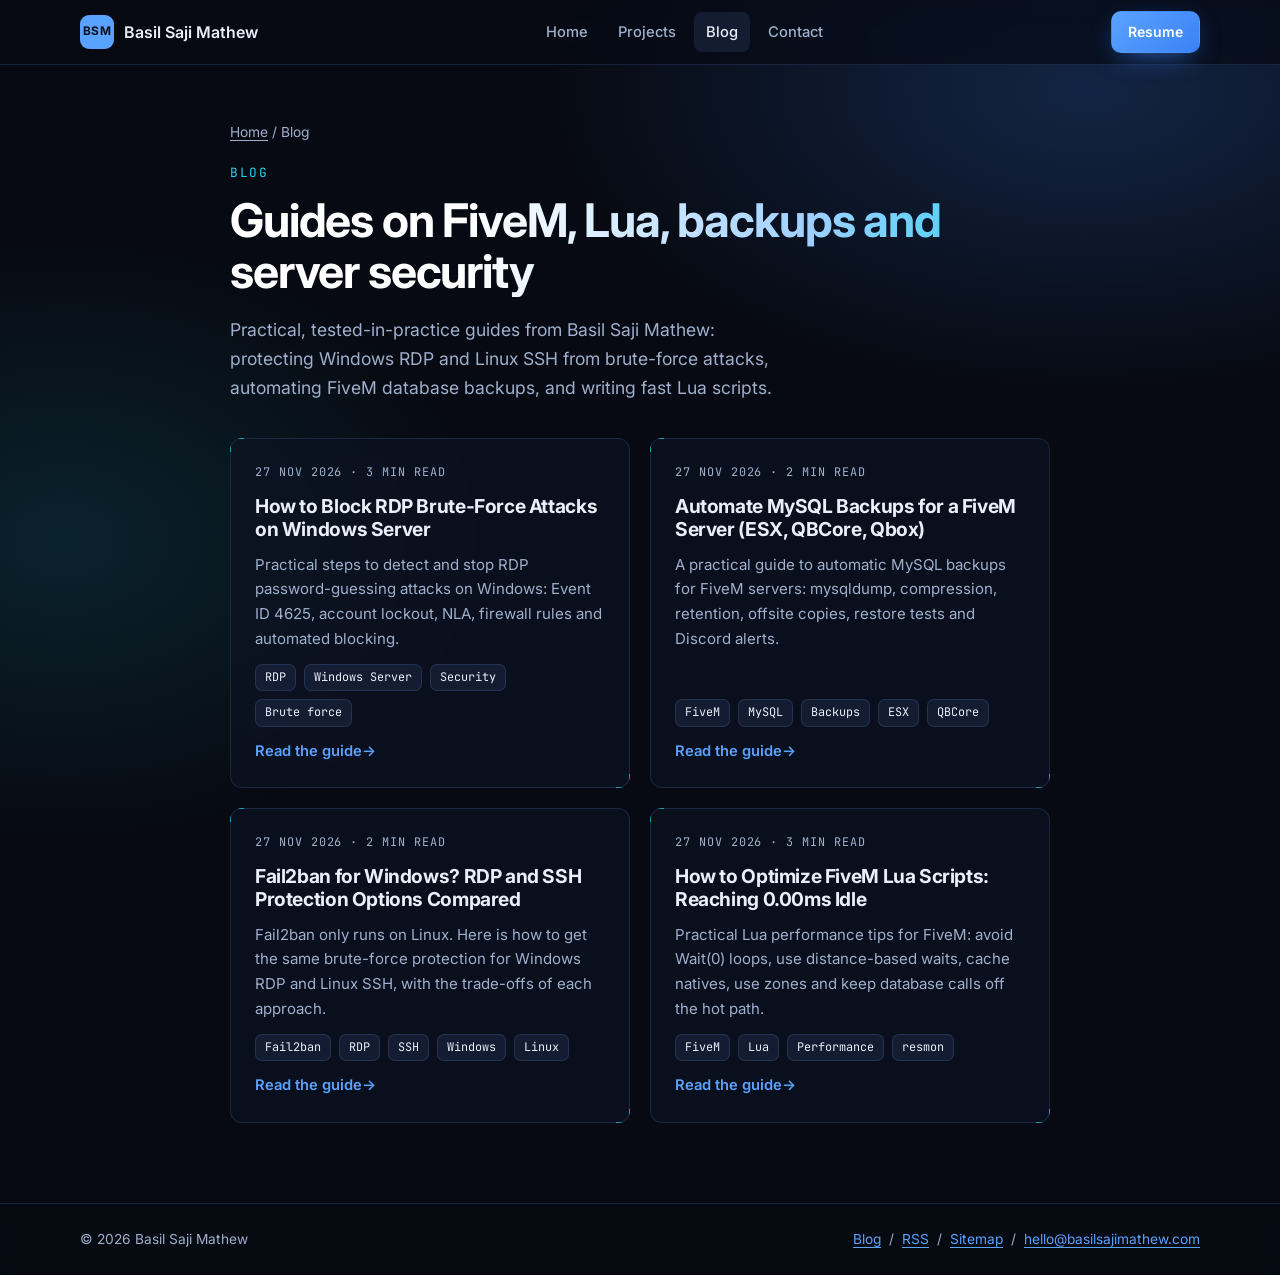
==== blog/index.html @ 5507c0e1 "Add blog, SEO metadata and structured data, services, languages, UAE location" ====
<!doctype html>
<html lang="en" data-theme="dark" class="lite">
<head>
<meta charset="utf-8">
<meta name="viewport" content="width=device-width, initial-scale=1">
<meta name="theme-color" content="#070a12">
<meta name="robots" content="index,follow,max-image-preview:large,max-snippet:-1">
<meta name="author" content="Basil Saji Mathew">
<link rel="icon" href="/assets/favicon.svg" type="image/svg+xml">
<link rel="alternate" type="application/rss+xml" title="Basil Saji Mathew: blog" href="/feed.xml">
<link rel="preconnect" href="https://fonts.googleapis.com">
<link rel="preconnect" href="https://fonts.gstatic.com" crossorigin>
<link href="https://fonts.googleapis.com/css2?family=Inter:wght@400;500;600;700&family=JetBrains+Mono:wght@400;500&display=swap" rel="stylesheet">
<link rel="stylesheet" href="/style.css">
<title>Blog: FiveM, Lua, RDP and Server Security Guides</title>
<meta name="description" content="Guides on FiveM Lua performance, automatic MySQL backups, blocking RDP brute-force attacks and fail2ban alternatives for Windows, by Basil Saji Mathew.">
<link rel="canonical" href="https://basilsajimathew.com/blog/">
<meta property="og:site_name" content="Basil Saji Mathew">
<meta property="og:locale" content="en_IN">
<meta property="og:title" content="Blog: FiveM, Lua, RDP and Server Security Guides">
<meta property="og:description" content="Guides on FiveM Lua performance, automatic MySQL backups, blocking RDP brute-force attacks and fail2ban alternatives for Windows, by Basil Saji Mathew.">
<meta property="og:type" content="website">
<meta property="og:url" content="https://basilsajimathew.com/blog/">
<meta property="og:image" content="https://basilsajimathew.com/assets/og.png">
<meta property="og:image:alt" content="Basil Saji Mathew, Lua and FiveM developer, backend and security automation">
<meta name="twitter:card" content="summary_large_image">
<meta name="twitter:title" content="Blog: FiveM, Lua, RDP and Server Security Guides">
<meta name="twitter:description" content="Guides on FiveM Lua performance, automatic MySQL backups, blocking RDP brute-force attacks and fail2ban alternatives for Windows, by Basil Saji Mathew.">
<meta name="twitter:image" content="https://basilsajimathew.com/assets/og.png">
<script type="application/ld+json">{"@context": "https://schema.org", "@graph": [{"@type": "Blog", "name": "Basil Saji Mathew: guides on FiveM, Lua and server security", "url": "https://basilsajimathew.com/blog/", "inLanguage": "en", "author": {"@type": "Person", "@id": "https://basilsajimathew.com/#person", "name": "Basil Saji Mathew", "url": "https://basilsajimathew.com/"}, "blogPost": [{"@type": "BlogPosting", "headline": "How to Block RDP Brute-Force Attacks on Windows Server (Step by Step)", "url": "https://basilsajimathew.com/blog/block-rdp-brute-force-attacks-windows/", "datePublished": "2026-11-27"}, {"@type": "BlogPosting", "headline": "How to Automate MySQL Backups for a FiveM Server (ESX, QBCore, Qbox)", "url": "https://basilsajimathew.com/blog/automate-mysql-backups-fivem-server/", "datePublished": "2026-11-27"}, {"@type": "BlogPosting", "headline": "Fail2ban for Windows? RDP and SSH Protection Options Compared", "url": "https://basilsajimathew.com/blog/fail2ban-alternative-windows-rdp-ssh/", "datePublished": "2026-11-27"}, {"@type": "BlogPosting", "headline": "How to Optimize FiveM Lua Scripts and Reach 0.00ms Idle", "url": "https://basilsajimathew.com/blog/optimize-fivem-lua-scripts-low-resmon/", "datePublished": "2026-11-27"}]}, {"@type": "BreadcrumbList", "itemListElement": [{"@type": "ListItem", "position": 1, "name": "Home", "item": "https://basilsajimathew.com/"}, {"@type": "ListItem", "position": 2, "name": "Blog", "item": "https://basilsajimathew.com/blog/"}]}]}</script>
</head>
<body>
<a class="skip" href="#main">Skip to content</a>
<header class="header"><div class="wrap bar">
  <a class="brand" href="/" aria-label="Basil Saji Mathew, home"><span class="mark">BSM</span><span class="brand-name">Basil Saji Mathew</span></a>
  <nav class="nav" aria-label="Primary"><a href="/">Home</a><a href="/#projects">Projects</a><a href="/blog/" class="active">Blog</a><a href="/#contact">Contact</a></nav>
  <div class="actions"><a class="btn btn-sm" href="/Basil_Saji_Mathew_CV.pdf" download>Resume</a></div>
</div></header>
<main id="main"><div class="wrap article">
<nav class="crumbs" aria-label="Breadcrumb"><a href="/">Home</a> / <span>Blog</span></nav>
<p class="kicker">Blog</p>
<h1>Guides on FiveM, Lua, backups and server security</h1>
<p class="lead">Practical, tested-in-practice guides from Basil Saji Mathew: protecting Windows RDP and Linux SSH from brute-force attacks, automating FiveM database backups, and writing fast Lua scripts.</p>
<div class="cards blog-cards"><article class="card"><p class="meta">27 Nov 2026 &middot; 3 min read</p><h2><a href="/blog/block-rdp-brute-force-attacks-windows/">How to Block RDP Brute-Force Attacks on Windows Server</a></h2><p>Practical steps to detect and stop RDP password-guessing attacks on Windows: Event ID 4625, account lockout, NLA, firewall rules and automated blocking.</p><ul class="tags sm"><li>RDP</li><li>Windows Server</li><li>Security</li><li>Brute force</li></ul><a class="link" href="/blog/block-rdp-brute-force-attacks-windows/">Read the guide</a></article><article class="card"><p class="meta">27 Nov 2026 &middot; 2 min read</p><h2><a href="/blog/automate-mysql-backups-fivem-server/">Automate MySQL Backups for a FiveM Server (ESX, QBCore, Qbox)</a></h2><p>A practical guide to automatic MySQL backups for FiveM servers: mysqldump, compression, retention, offsite copies, restore tests and Discord alerts.</p><ul class="tags sm"><li>FiveM</li><li>MySQL</li><li>Backups</li><li>ESX</li><li>QBCore</li></ul><a class="link" href="/blog/automate-mysql-backups-fivem-server/">Read the guide</a></article><article class="card"><p class="meta">27 Nov 2026 &middot; 2 min read</p><h2><a href="/blog/fail2ban-alternative-windows-rdp-ssh/">Fail2ban for Windows? RDP and SSH Protection Options Compared</a></h2><p>Fail2ban only runs on Linux. Here is how to get the same brute-force protection for Windows RDP and Linux SSH, with the trade-offs of each approach.</p><ul class="tags sm"><li>Fail2ban</li><li>RDP</li><li>SSH</li><li>Windows</li><li>Linux</li></ul><a class="link" href="/blog/fail2ban-alternative-windows-rdp-ssh/">Read the guide</a></article><article class="card"><p class="meta">27 Nov 2026 &middot; 3 min read</p><h2><a href="/blog/optimize-fivem-lua-scripts-low-resmon/">How to Optimize FiveM Lua Scripts: Reaching 0.00ms Idle</a></h2><p>Practical Lua performance tips for FiveM: avoid Wait(0) loops, use distance-based waits, cache natives, use zones and keep database calls off the hot path.</p><ul class="tags sm"><li>FiveM</li><li>Lua</li><li>Performance</li><li>resmon</li></ul><a class="link" href="/blog/optimize-fivem-lua-scripts-low-resmon/">Read the guide</a></article></div>
</div></main>
<footer class="footer"><div class="wrap foot">
<span>&copy; 2026 Basil Saji Mathew</span>
<span><a href="/blog/">Blog</a> &nbsp;/&nbsp; <a href="/feed.xml">RSS</a> &nbsp;/&nbsp; <a href="/sitemap.xml">Sitemap</a> &nbsp;/&nbsp; <a href="mailto:hello@basilsajimathew.com">hello@basilsajimathew.com</a></span>
</div></footer>
</body>
</html>
---- style.css ----
:root{
  --bg:#0f1115; --surface:#161a22; --surface2:#1b2029; --border:#262c38;
  --text:#e8eaf0; --muted:#98a1b3; --accent:#4f8cff; --accent-ink:#ffffff; --accent-soft:rgba(79,140,255,.14);
  --net:rgba(79,140,255,.55);
  --font:'Inter',system-ui,-apple-system,'Segoe UI',Roboto,sans-serif; --mono:'JetBrains Mono',ui-monospace,Consolas,monospace;
  --radius:12px; --shadow:0 1px 2px rgba(0,0,0,.4),0 8px 24px -12px rgba(0,0,0,.6);
}
[data-theme="light"]{
  --bg:#ffffff; --surface:#f6f7f9; --surface2:#eef0f4; --border:#dfe3ea;
  --text:#14171f; --muted:#565f70; --accent:#1d5fe0; --accent-ink:#ffffff; --accent-soft:rgba(29,95,224,.1);
  --net:rgba(29,95,224,.4);
  --shadow:0 1px 2px rgba(16,24,40,.06),0 8px 24px -14px rgba(16,24,40,.18);
}
*{box-sizing:border-box;margin:0;padding:0}
html{scroll-behavior:smooth;scroll-padding-top:76px;-webkit-text-size-adjust:100%}
body{background:var(--bg);color:var(--text);font-family:var(--font);font-size:16px;line-height:1.65;-webkit-font-smoothing:antialiased;transition:background .25s,color .25s}
a{color:var(--accent);text-underline-offset:3px}
a:hover{text-decoration-thickness:2px}
:focus-visible{outline:2px solid var(--accent);outline-offset:3px;border-radius:4px}
.skip{position:absolute;left:-999px;top:8px;background:var(--accent);color:var(--accent-ink);padding:8px 14px;border-radius:8px;z-index:100}
.skip:focus{left:8px}
.wrap{width:min(1120px,100% - 40px);margin-inline:auto}

/* header */
.header{position:sticky;top:0;z-index:50;background:color-mix(in srgb,var(--bg) 88%,transparent);backdrop-filter:saturate(1.4) blur(12px);border-bottom:1px solid var(--border)}
.bar{display:flex;align-items:center;justify-content:space-between;gap:16px;height:64px}
.brand{display:flex;align-items:center;gap:10px;text-decoration:none;color:var(--text);font-weight:600}
.mark{display:grid;place-items:center;width:34px;height:34px;border-radius:9px;background:var(--accent);color:var(--accent-ink);font-size:.74rem;font-weight:700;letter-spacing:.04em}
.nav{display:flex;gap:6px}
.nav a{color:var(--muted);text-decoration:none;font-size:.92rem;font-weight:500;padding:8px 12px;border-radius:8px;transition:color .15s,background .15s}
.nav a:hover,.nav a.active{color:var(--text);background:var(--surface2)}
.actions{display:flex;align-items:center;gap:10px}
.icon-btn{width:38px;height:38px;border-radius:9px;border:1px solid var(--border);background:var(--surface);color:var(--text);display:grid;place-items:center;cursor:pointer;transition:background .15s}
.icon-btn:hover{background:var(--surface2)}
.icon-btn svg{width:18px;height:18px;fill:none;stroke:currentColor;stroke-width:2;stroke-linecap:round;stroke-linejoin:round}
[data-theme="dark"] .i-sun,[data-theme="light"] .i-moon{display:none}
.btn{display:inline-flex;align-items:center;justify-content:center;gap:8px;padding:12px 22px;border-radius:10px;background:var(--accent);color:var(--accent-ink);font-weight:600;font-size:.95rem;text-decoration:none;border:1px solid var(--accent);transition:transform .15s,filter .15s}
.btn:hover{filter:brightness(1.08);transform:translateY(-1px);text-decoration:none}
.btn-sm{padding:8px 16px;font-size:.88rem}
.btn-ghost{background:transparent;color:var(--text);border-color:var(--border)}
.btn-ghost:hover{background:var(--surface2);filter:none}

/* hero */
.hero{position:relative;overflow:hidden;padding:clamp(72px,12vw,150px) 0 clamp(56px,8vw,96px);border-bottom:1px solid var(--border)}
#net{position:absolute;inset:0;width:100%;height:100%;opacity:.9;pointer-events:none;
  -webkit-mask-image:linear-gradient(90deg,transparent 0%,#000 55%);mask-image:linear-gradient(90deg,transparent 0%,#000 55%)}
.hero-inner{position:relative}
.eyebrow{font-family:var(--mono);font-size:.82rem;color:var(--accent);margin-bottom:18px;letter-spacing:.02em}
h1{font-size:clamp(2.2rem,5.2vw,4rem);line-height:1.1;font-weight:700;letter-spacing:-.025em;max-width:16ch}
.sub{margin-top:22px;max-width:56ch;font-size:clamp(1.02rem,1.5vw,1.2rem);color:var(--muted)}
.cta{display:flex;flex-wrap:wrap;gap:12px;margin-top:32px}
.facts{display:grid;grid-template-columns:repeat(4,1fr);gap:0;margin-top:clamp(40px,6vw,72px);border:1px solid var(--border);border-radius:var(--radius);background:var(--surface);overflow:hidden}
.facts div{padding:20px 22px;border-right:1px solid var(--border)}
.facts div:last-child{border-right:0}
.facts dt{font-size:1.7rem;font-weight:700;letter-spacing:-.02em}
.facts dd{font-size:.84rem;color:var(--muted);margin-top:2px}

/* sections */
.section{padding:clamp(64px,9vw,112px) 0}
.section.alt{background:var(--surface);border-block:1px solid var(--border)}
.kicker{font-family:var(--mono);font-size:.8rem;color:var(--accent);text-transform:uppercase;letter-spacing:.12em;margin-bottom:12px}
h2{font-size:clamp(1.7rem,3.4vw,2.5rem);line-height:1.2;font-weight:700;letter-spacing:-.02em;max-width:22ch}
h3{font-size:1.1rem;font-weight:600}
.two{display:grid;grid-template-columns:1fr 1.15fr;gap:clamp(28px,6vw,80px);align-items:start}
.prose p{color:var(--muted);margin-bottom:16px;max-width:62ch}
.prose p:last-child{margin-bottom:0}
.grid3{display:grid;grid-template-columns:repeat(3,1fr);gap:20px;margin-top:36px}
.panel{background:var(--bg);border:1px solid var(--border);border-radius:var(--radius);padding:24px;box-shadow:var(--shadow)}
.panel h3{margin-bottom:14px}
.note{color:var(--muted);font-size:.9rem;margin-top:16px}
.tags{list-style:none;display:flex;flex-wrap:wrap;gap:8px}
.tags li{font-family:var(--mono);font-size:.8rem;padding:5px 11px;border-radius:7px;background:var(--surface2);border:1px solid var(--border);color:var(--text)}
.tags li.strong{background:var(--accent-soft);border-color:var(--accent);color:var(--accent);font-weight:500}
.tags.sm li{font-size:.74rem;padding:3px 9px}

.cards{display:grid;grid-template-columns:repeat(3,1fr);gap:20px;margin-top:36px}
.card{display:flex;flex-direction:column;gap:12px;background:var(--surface);border:1px solid var(--border);border-radius:var(--radius);padding:24px;transition:transform .2s,border-color .2s,box-shadow .2s}
.card:hover{transform:translateY(-3px);border-color:var(--accent);box-shadow:var(--shadow)}
.meta{font-family:var(--mono);font-size:.74rem;color:var(--muted);text-transform:uppercase;letter-spacing:.08em}
.card p:not(.meta){color:var(--muted);font-size:.94rem;flex:1}
.link{font-weight:600;font-size:.92rem;text-decoration:none;align-self:flex-start}
.link::after{content:" \2192";display:inline-block;transition:transform .15s}
.link:hover::after{transform:translateX(3px)}
.link:hover{text-decoration:none}

.timeline{list-style:none;margin-top:36px;border-left:2px solid var(--border);margin-left:6px}
.timeline li{position:relative;display:grid;grid-template-columns:150px 1fr;gap:20px;padding:0 0 32px 28px}
.timeline li:last-child{padding-bottom:0}
.timeline li::before{content:"";position:absolute;left:-7px;top:7px;width:12px;height:12px;border-radius:50%;background:var(--accent);border:2px solid var(--bg)}
.alt .timeline li::before{border-color:var(--surface)}
.when{font-family:var(--mono);font-size:.82rem;color:var(--muted);padding-top:3px}
.timeline p{color:var(--muted);margin-top:4px;max-width:66ch;font-size:.95rem}

.contact{text-align:left}
.lead{margin-top:16px;color:var(--muted);max-width:52ch;font-size:1.1rem}
.mail-big{display:inline-block;margin:28px 0 24px;font-size:clamp(1.3rem,4.4vw,2.6rem);font-weight:700;letter-spacing:-.02em;text-decoration:none;color:var(--text);border-bottom:3px solid var(--accent);padding-bottom:4px;word-break:break-all}
.mail-big:hover{color:var(--accent);text-decoration:none}
.links{list-style:none;display:flex;flex-wrap:wrap;gap:22px}
.links a{font-weight:500}
.footer{border-top:1px solid var(--border);padding:24px 0;color:var(--muted);font-size:.86rem}
.foot{display:flex;justify-content:space-between;gap:12px;flex-wrap:wrap}

/* subtle reveal, never hides content without JS */
.js .reveal{opacity:0;transform:translateY(14px);transition:opacity .6s ease,transform .6s ease}
.js .reveal.in{opacity:1;transform:none}

@media (max-width:980px){
  .nav{display:none}
  .grid3,.cards{grid-template-columns:1fr 1fr}
  .facts{grid-template-columns:1fr 1fr}
  .facts div:nth-child(2){border-right:0}
  .facts div:nth-child(-n+2){border-bottom:1px solid var(--border)}
}
@media (max-width:680px){
  .brand-name{display:none}
  .two,.grid3,.cards{grid-template-columns:1fr}
  .timeline li{grid-template-columns:1fr;gap:4px}
  #net{-webkit-mask-image:none;mask-image:none;opacity:.35}
}
@media (prefers-reduced-motion:reduce){html{scroll-behavior:auto}*{transition:none!important}.js .reveal{opacity:1;transform:none}}

/* ===== 3D edition: dark futuristic palette, glass panels over a WebGL world ===== */
:root, [data-theme="dark"]{
  --bg:#070a12; --surface:rgba(13,19,34,.72); --surface2:rgba(26,36,60,.7); --border:rgba(120,160,255,.16);
  --text:#e9eef9; --muted:#9fb0cc; --accent:#5aa2ff; --accent2:#22d3ee; --accent-ink:#06101f; --accent-soft:rgba(90,162,255,.16);
  --shadow:0 1px 2px rgba(0,0,0,.5),0 18px 40px -18px rgba(34,100,255,.35);
}
body{background:var(--bg)}
#bg{position:fixed;inset:0;width:100%;height:100%;z-index:0;display:block}
.header,main,.footer{position:relative;z-index:2}
.header{position:sticky;background:rgba(7,10,18,.72)}
.progress{position:fixed;top:0;left:0;right:0;height:3px;z-index:60}
.progress i{display:block;height:100%;transform-origin:0 50%;transform:scaleX(0);background:linear-gradient(90deg,var(--accent),var(--accent2))}
.hero{background:none;border-bottom:0;min-height:calc(100vh - 64px);display:flex;align-items:center}
.section,.section.alt{background:none;border:0}
.section.alt{background:linear-gradient(180deg,transparent,rgba(7,10,18,.35),transparent)}
.hero-inner{text-shadow:0 2px 28px rgba(7,10,18,.9)}
h1{background:linear-gradient(100deg,#fff 30%,#9fd0ff 70%,var(--accent2));-webkit-background-clip:text;background-clip:text;color:transparent;text-shadow:none}
.eyebrow{display:inline-flex;align-items:center;gap:10px;padding:6px 12px;border:1px solid var(--border);border-radius:999px;background:rgba(13,19,34,.6);color:var(--accent2)}
.dot{width:8px;height:8px;border-radius:50%;background:var(--accent2);box-shadow:0 0 0 0 rgba(34,211,238,.7);animation:pulse 2s infinite}
@keyframes pulse{70%{box-shadow:0 0 0 9px rgba(34,211,238,0)}100%{box-shadow:0 0 0 0 rgba(34,211,238,0)}}
.btn{background:linear-gradient(135deg,var(--accent),#3b82f6);border-color:transparent;color:#fff;box-shadow:0 8px 28px -10px rgba(59,130,246,.9)}
.btn-ghost{background:rgba(13,19,34,.55);border:1px solid var(--border);box-shadow:none;backdrop-filter:blur(6px)}
.facts,.panel,.card,.timeline li>div{backdrop-filter:blur(10px);-webkit-backdrop-filter:blur(10px)}
.facts{background:var(--surface)}
.panel,.card{background:var(--surface)}
.card:hover{border-color:var(--accent2);box-shadow:var(--shadow)}
.card{transform-style:preserve-3d;will-change:transform}
.kicker{color:var(--accent2)}
.tags li.strong{background:var(--accent-soft);border-color:var(--accent);color:#bcd9ff}
.mail-big{border-bottom-color:var(--accent2)}
.mail-big:hover{color:var(--accent2)}
.prose{background:var(--surface);border:1px solid var(--border);border-radius:var(--radius);padding:26px;backdrop-filter:blur(10px)}
.prose p{color:#b8c6de}
.timeline li>div{background:var(--surface);border:1px solid var(--border);border-radius:var(--radius);padding:16px 20px}
.timeline{border-left-color:var(--border)}
.timeline li::before{background:var(--accent2);border-color:var(--bg);box-shadow:0 0 14px var(--accent2)}
.footer{background:rgba(7,10,18,.8);backdrop-filter:blur(8px)}
.js .reveal{transition:opacity .8s ease,transform .8s ease}
@media (max-width:680px){
  .hero{min-height:auto;padding-top:56px}
  .timeline li>div{padding:14px 16px}
}

.hero::before{content:"";position:absolute;inset:0;z-index:1;pointer-events:none;background:linear-gradient(90deg,rgba(7,10,18,.9) 0%,rgba(7,10,18,.55) 42%,transparent 68%)}
.hero-inner{z-index:2}
@media (max-width:680px){.hero::before{background:rgba(7,10,18,.55)}}

@keyframes rise{from{opacity:0;transform:translateY(24px)}to{opacity:1;transform:none}}
.hero-inner>*{animation:rise .8s cubic-bezier(.2,.7,.2,1) both}
.hero-inner>*:nth-child(2){animation-delay:.08s}.hero-inner>*:nth-child(3){animation-delay:.16s}.hero-inner>*:nth-child(4){animation-delay:.24s}.hero-inner>*:nth-child(5){animation-delay:.32s}
@media (prefers-reduced-motion:reduce){.hero-inner>*{animation:none}}

/* lite mode: static background when the device cannot render 3D smoothly */
.lite #bg{display:none}
.lite body{background:radial-gradient(900px 500px at 85% 10%,rgba(59,130,246,.22),transparent 60%),radial-gradient(700px 500px at 5% 60%,rgba(34,211,238,.12),transparent 60%),#070a12;background-attachment:fixed}
.lite .hero::before{display:none}

/* ===== futuristic layer: HUD, scanlines, terminal, tech corners ===== */
html.lenis,html.lenis body{height:auto}
.lenis.lenis-smooth{scroll-behavior:auto!important}
.fx-scan{position:fixed;inset:0;z-index:3;pointer-events:none;opacity:.5;
  background:repeating-linear-gradient(0deg,rgba(255,255,255,.028) 0,rgba(255,255,255,.028) 1px,transparent 1px,transparent 3px)}
.fx-vignette{position:fixed;inset:0;z-index:3;pointer-events:none;background:radial-gradient(ellipse at center,transparent 55%,rgba(3,5,10,.65) 100%)}
.hud{position:fixed;inset:0;z-index:4;pointer-events:none;font-family:var(--mono);font-size:.7rem;letter-spacing:.16em;color:rgba(130,200,255,.65);text-transform:uppercase}
.hud-tl{position:absolute;left:22px;top:78px}
.hud-bl{position:absolute;left:22px;bottom:22px;display:flex;flex-direction:column;gap:6px}
.hud-br{position:absolute;right:22px;bottom:22px}
.hud-bl #hud-pct{color:var(--accent2);font-size:1.1rem;letter-spacing:.1em}
.hud::before,.hud::after{content:"";position:absolute;width:26px;height:26px;border:1px solid rgba(90,162,255,.45)}
.hud::before{left:10px;top:70px;border-right:0;border-bottom:0}
.hud::after{right:10px;bottom:10px;border-left:0;border-top:0}
@media (max-width:980px){.hud{display:none}}
.term{margin-top:22px;font-family:var(--mono);font-size:.85rem;color:var(--accent2);min-height:1.5em}
.term .prompt{color:var(--accent)}
.caret{display:inline-block;width:8px;height:1em;margin-left:3px;vertical-align:-2px;background:var(--accent2);animation:blink 1s steps(1) infinite}
@keyframes blink{50%{opacity:0}}
.card,.panel,.prose,.facts{position:relative}
.card::before,.panel::before,.prose::before{content:"";position:absolute;inset:-1px;border-radius:inherit;pointer-events:none;
  background:
   linear-gradient(var(--accent2),var(--accent2)) left top/14px 1px no-repeat,linear-gradient(var(--accent2),var(--accent2)) left top/1px 14px no-repeat,
   linear-gradient(var(--accent2),var(--accent2)) right bottom/14px 1px no-repeat,linear-gradient(var(--accent2),var(--accent2)) right bottom/1px 14px no-repeat;opacity:.7}
.card:hover::before{opacity:1}
h2.decode,.kicker.decode{font-variant-ligatures:none}
.hero-inner>*:nth-child(6){animation-delay:.4s}
.btn{position:relative;overflow:hidden}
.btn::after{content:"";position:absolute;inset:0;background:linear-gradient(110deg,transparent 30%,rgba(255,255,255,.35) 50%,transparent 70%);transform:translateX(-120%);transition:transform .7s}
.btn:hover::after{transform:translateX(120%)}
.lite .fx-scan,.lite .fx-vignette{opacity:.3}
@media (prefers-reduced-motion:reduce){.caret{animation:none}.fx-scan{display:none}}

/* ===== blog, services, seo pages ===== */
.grid2{display:grid;grid-template-columns:repeat(2,1fr);gap:20px;margin-top:20px}
.svc-title{margin-top:56px;font-size:1.3rem}
.panel h4{font-size:1.02rem;font-weight:600;margin-bottom:6px}
.avail{margin-top:20px}
.guide-list{list-style:none;margin-top:16px;display:grid;gap:10px}
.guide-list a{display:block;padding:14px 18px;border:1px solid var(--border);border-radius:10px;background:var(--surface);text-decoration:none;color:var(--text);font-weight:500}
.guide-list a:hover{border-color:var(--accent2);color:var(--accent2)}
.article{max-width:820px;padding-top:56px;padding-bottom:80px}
.article h1{max-width:none;font-size:clamp(1.9rem,4.4vw,2.9rem);margin-top:8px}
.article .lead{margin:18px 0 36px}
.crumbs{font-size:.86rem;color:var(--muted);margin-bottom:18px}
.crumbs a{color:var(--muted)}
.post-meta{margin-top:16px;color:var(--muted);font-size:.92rem}
.post-tags{margin-top:14px}
.toc{margin:28px 0;padding:18px 22px;border:1px solid var(--border);border-radius:12px;background:var(--surface)}
.toc p{font-family:var(--mono);font-size:.78rem;color:var(--accent2);text-transform:uppercase;letter-spacing:.1em;margin-bottom:8px}
.toc ul{list-style:none;display:grid;gap:6px}
.toc a{text-decoration:none;color:var(--muted)}
.toc a:hover{color:var(--text)}
.prose-article{font-size:1.05rem;line-height:1.8;color:#c3cfe4}
.prose-article h2{margin:44px 0 14px;font-size:clamp(1.4rem,2.6vw,1.8rem);max-width:none;color:var(--text);scroll-margin-top:84px}
.prose-article h3{margin:28px 0 8px;font-size:1.15rem;color:var(--text)}
.prose-article p{margin-bottom:16px}
.prose-article ul,.prose-article ol{margin:0 0 18px 1.3rem}
.prose-article li{margin-bottom:8px}
.prose-article code{font-family:var(--mono);font-size:.88em;padding:2px 6px;border-radius:5px;background:var(--surface2);color:#cfe3ff}
.prose-article pre{margin:18px 0 22px;padding:18px;overflow:auto;border:1px solid var(--border);border-radius:12px;background:rgba(5,8,15,.85)}
.prose-article pre code{padding:0;background:none;font-size:.85rem;line-height:1.65;color:#d6e4ff}
.prose-article table{width:100%;border-collapse:collapse;margin:18px 0 24px;font-size:.92rem;display:block;overflow-x:auto}
.prose-article th,.prose-article td{padding:10px 12px;border:1px solid var(--border);text-align:left;vertical-align:top}
.prose-article th{background:var(--surface2);color:var(--text)}
.cta-box{margin:48px 0 28px;padding:26px;border:1px solid var(--border);border-radius:14px;background:linear-gradient(135deg,rgba(37,99,235,.2),rgba(13,19,34,.8))}
.cta-box h2{font-size:1.4rem;margin-bottom:8px}
.cta-box p{color:var(--muted);margin-bottom:16px}
.related h2{font-size:1.2rem;margin-bottom:10px}
.related ul{list-style:none;display:grid;gap:8px}
.blog-cards{grid-template-columns:repeat(2,1fr)}
.blog-cards h2{font-size:1.2rem;max-width:none}
.blog-cards h2 a{color:var(--text);text-decoration:none}
.blog-cards h2 a:hover{color:var(--accent2)}
@media (max-width:680px){.grid2,.blog-cards{grid-template-columns:1fr}.article{padding-top:36px}}
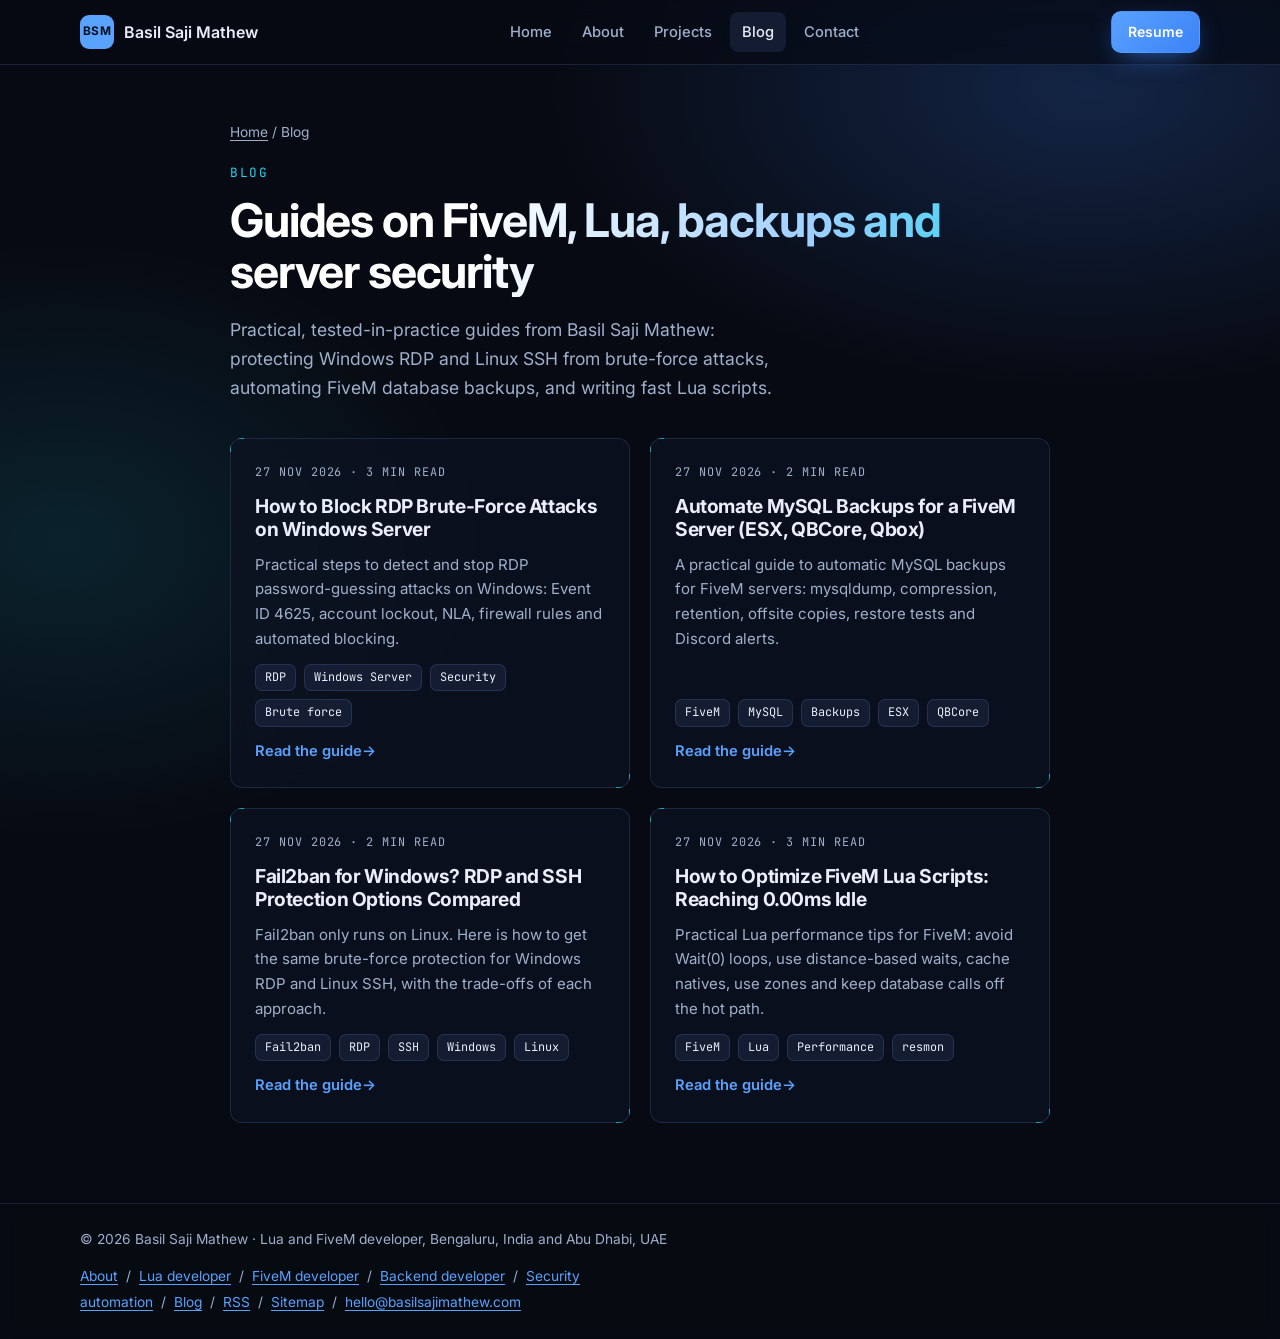
==== commit a3462c3a: "Add About and keyword landing pages, name signals, llms.txt, updated sitemap" ====
--- a/blog/index.html
+++ b/blog/index.html
@@ -33,7 +33,7 @@
 <a class="skip" href="#main">Skip to content</a>
 <header class="header"><div class="wrap bar">
   <a class="brand" href="/" aria-label="Basil Saji Mathew, home"><span class="mark">BSM</span><span class="brand-name">Basil Saji Mathew</span></a>
-  <nav class="nav" aria-label="Primary"><a href="/">Home</a><a href="/#projects">Projects</a><a href="/blog/" class="active">Blog</a><a href="/#contact">Contact</a></nav>
+  <nav class="nav" aria-label="Primary"><a href="/">Home</a><a href="/about/">About</a><a href="/#projects">Projects</a><a href="/blog/" class="active">Blog</a><a href="/#contact">Contact</a></nav>
   <div class="actions"><a class="btn btn-sm" href="/Basil_Saji_Mathew_CV.pdf" download>Resume</a></div>
 </div></header>
 <main id="main"><div class="wrap article">
@@ -43,9 +43,9 @@
 <p class="lead">Practical, tested-in-practice guides from Basil Saji Mathew: protecting Windows RDP and Linux SSH from brute-force attacks, automating FiveM database backups, and writing fast Lua scripts.</p>
 <div class="cards blog-cards"><article class="card"><p class="meta">27 Nov 2026 &middot; 3 min read</p><h2><a href="/blog/block-rdp-brute-force-attacks-windows/">How to Block RDP Brute-Force Attacks on Windows Server</a></h2><p>Practical steps to detect and stop RDP password-guessing attacks on Windows: Event ID 4625, account lockout, NLA, firewall rules and automated blocking.</p><ul class="tags sm"><li>RDP</li><li>Windows Server</li><li>Security</li><li>Brute force</li></ul><a class="link" href="/blog/block-rdp-brute-force-attacks-windows/">Read the guide</a></article><article class="card"><p class="meta">27 Nov 2026 &middot; 2 min read</p><h2><a href="/blog/automate-mysql-backups-fivem-server/">Automate MySQL Backups for a FiveM Server (ESX, QBCore, Qbox)</a></h2><p>A practical guide to automatic MySQL backups for FiveM servers: mysqldump, compression, retention, offsite copies, restore tests and Discord alerts.</p><ul class="tags sm"><li>FiveM</li><li>MySQL</li><li>Backups</li><li>ESX</li><li>QBCore</li></ul><a class="link" href="/blog/automate-mysql-backups-fivem-server/">Read the guide</a></article><article class="card"><p class="meta">27 Nov 2026 &middot; 2 min read</p><h2><a href="/blog/fail2ban-alternative-windows-rdp-ssh/">Fail2ban for Windows? RDP and SSH Protection Options Compared</a></h2><p>Fail2ban only runs on Linux. Here is how to get the same brute-force protection for Windows RDP and Linux SSH, with the trade-offs of each approach.</p><ul class="tags sm"><li>Fail2ban</li><li>RDP</li><li>SSH</li><li>Windows</li><li>Linux</li></ul><a class="link" href="/blog/fail2ban-alternative-windows-rdp-ssh/">Read the guide</a></article><article class="card"><p class="meta">27 Nov 2026 &middot; 3 min read</p><h2><a href="/blog/optimize-fivem-lua-scripts-low-resmon/">How to Optimize FiveM Lua Scripts: Reaching 0.00ms Idle</a></h2><p>Practical Lua performance tips for FiveM: avoid Wait(0) loops, use distance-based waits, cache natives, use zones and keep database calls off the hot path.</p><ul class="tags sm"><li>FiveM</li><li>Lua</li><li>Performance</li><li>resmon</li></ul><a class="link" href="/blog/optimize-fivem-lua-scripts-low-resmon/">Read the guide</a></article></div>
 </div></main>
-<footer class="footer"><div class="wrap foot">
-<span>&copy; 2026 Basil Saji Mathew</span>
-<span><a href="/blog/">Blog</a> &nbsp;/&nbsp; <a href="/feed.xml">RSS</a> &nbsp;/&nbsp; <a href="/sitemap.xml">Sitemap</a> &nbsp;/&nbsp; <a href="mailto:hello@basilsajimathew.com">hello@basilsajimathew.com</a></span>
+<footer class="footer"><div class="wrap foot footcols">
+<span>&copy; 2026 Basil Saji Mathew &middot; Lua and FiveM developer, Bengaluru, India and Abu Dhabi, UAE</span>
+<span><a href="/about/">About</a> &nbsp;/&nbsp; <a href="/lua-developer/">Lua developer</a> &nbsp;/&nbsp; <a href="/fivem-developer/">FiveM developer</a> &nbsp;/&nbsp; <a href="/backend-developer/">Backend developer</a> &nbsp;/&nbsp; <a href="/security-automation/">Security automation</a> &nbsp;/&nbsp; <a href="/blog/">Blog</a> &nbsp;/&nbsp; <a href="/feed.xml">RSS</a> &nbsp;/&nbsp; <a href="/sitemap.xml">Sitemap</a> &nbsp;/&nbsp; <a href="mailto:hello@basilsajimathew.com">hello@basilsajimathew.com</a></span>
 </div></footer>
 </body>
 </html>
--- a/style.css
+++ b/style.css
@@ -251,3 +251,10 @@
 .blog-cards h2 a{color:var(--text);text-decoration:none}
 .blog-cards h2 a:hover{color:var(--accent2)}
 @media (max-width:680px){.grid2,.blog-cards{grid-template-columns:1fr}.article{padding-top:36px}}
+
+.footcols{align-items:flex-start}
+.footcols span:last-child{max-width:62ch;line-height:1.9}
+.svc-projects{margin:18px 0 8px}
+.svc-projects .card h3{font-size:1.05rem}
+.panel h4 a{color:var(--text);text-decoration:none}
+.panel h4 a:hover{color:var(--accent2)}
